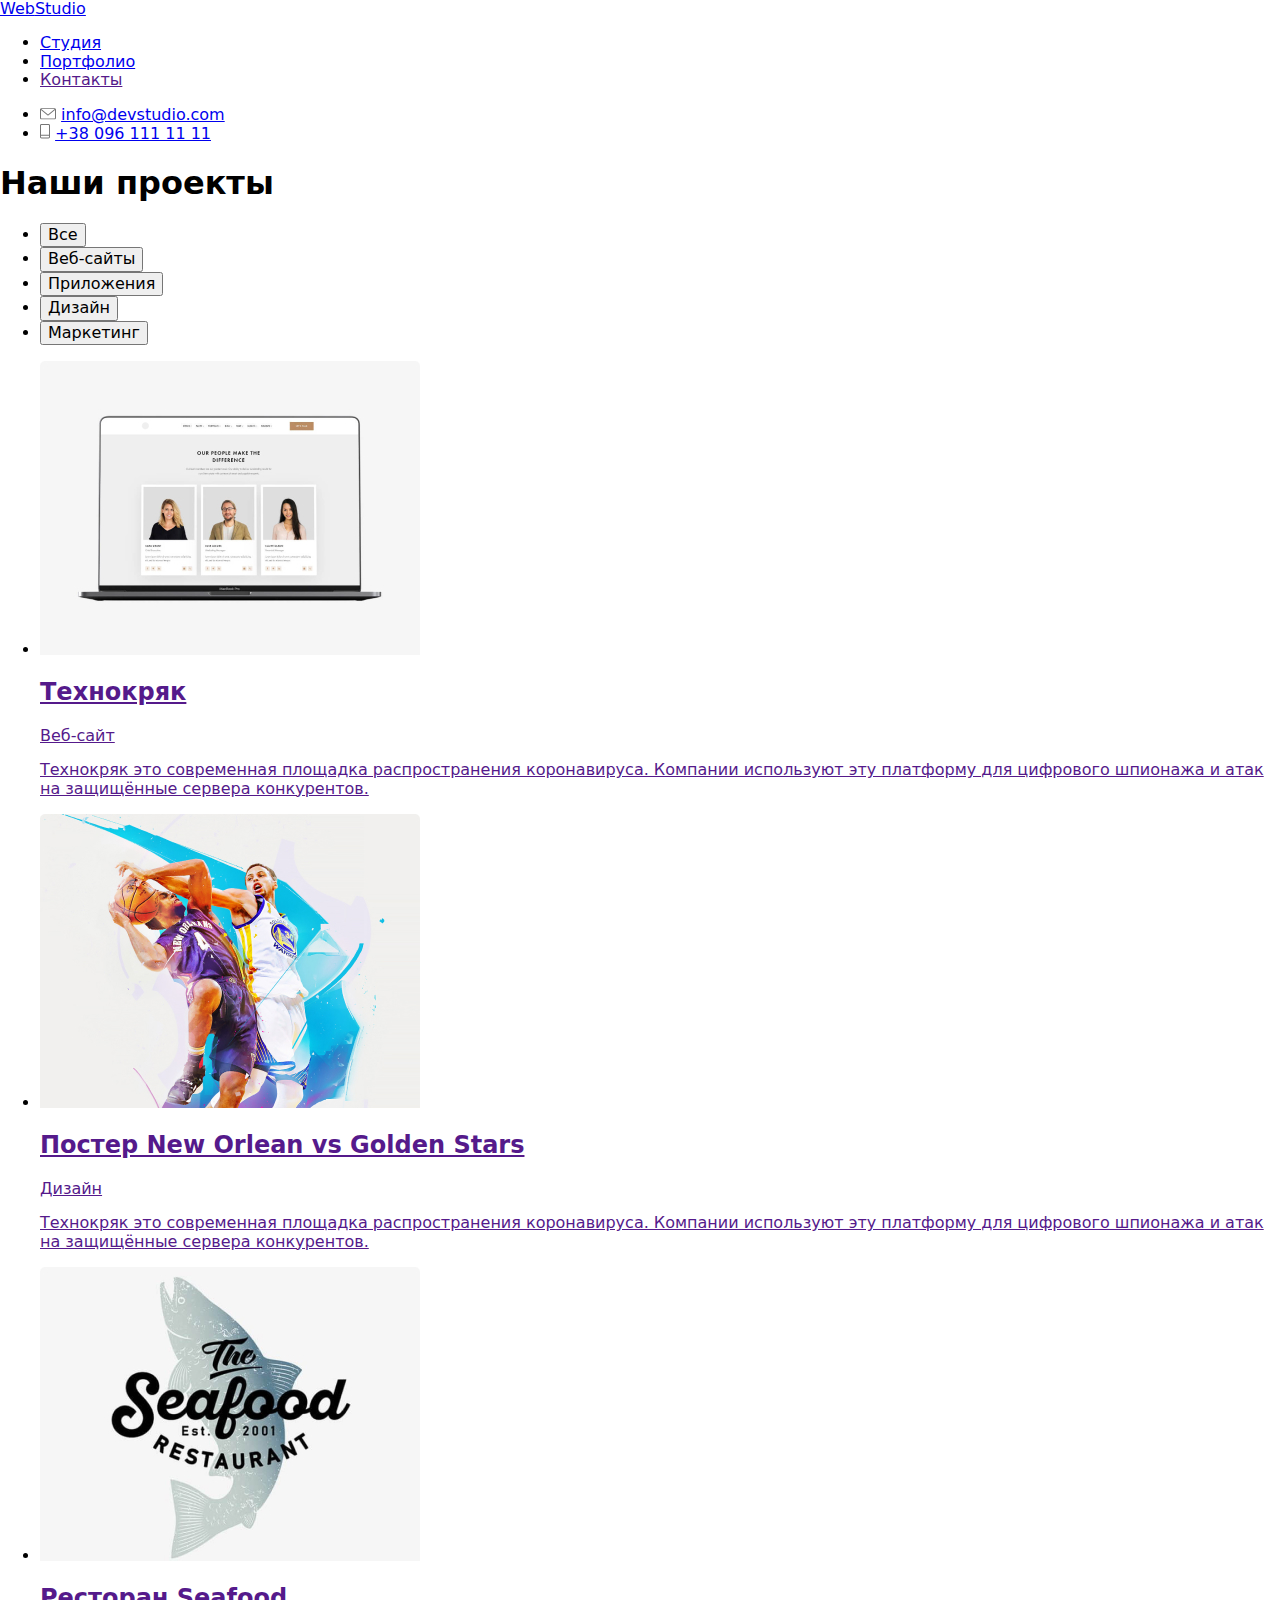
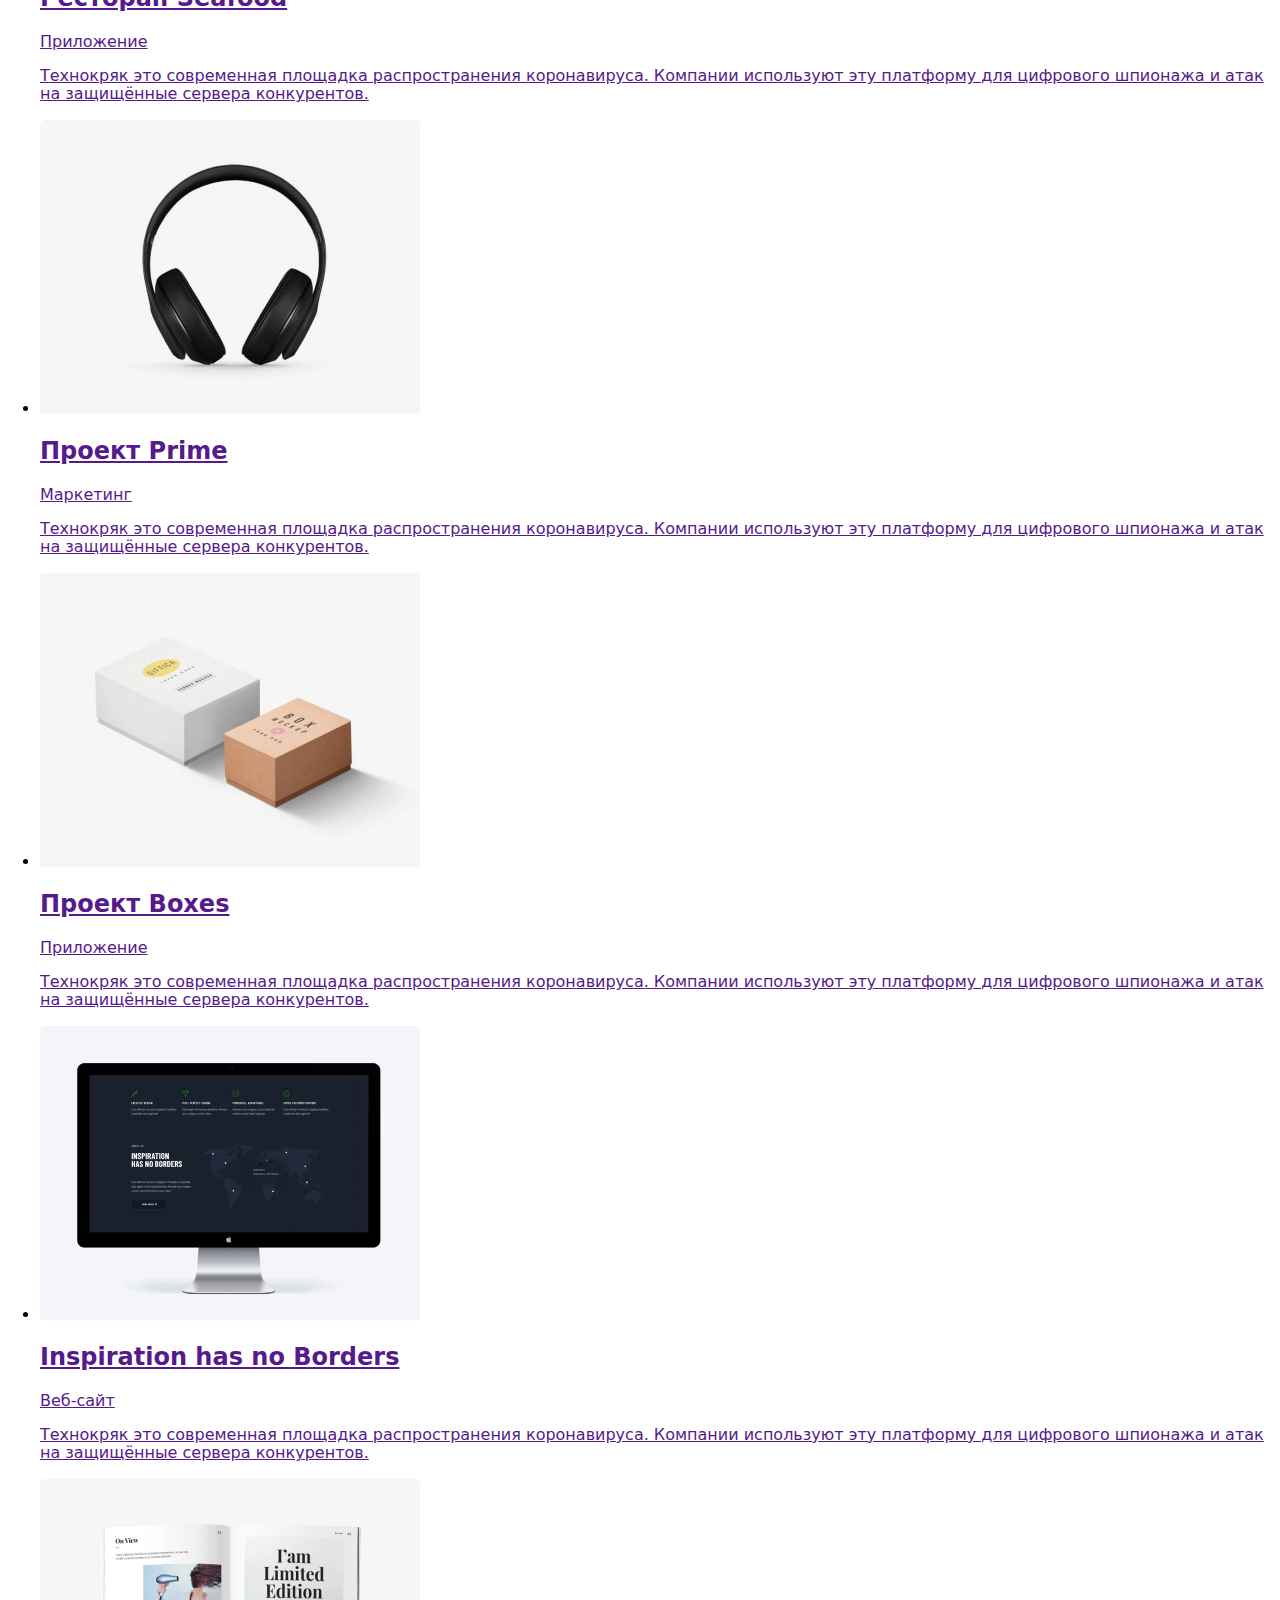
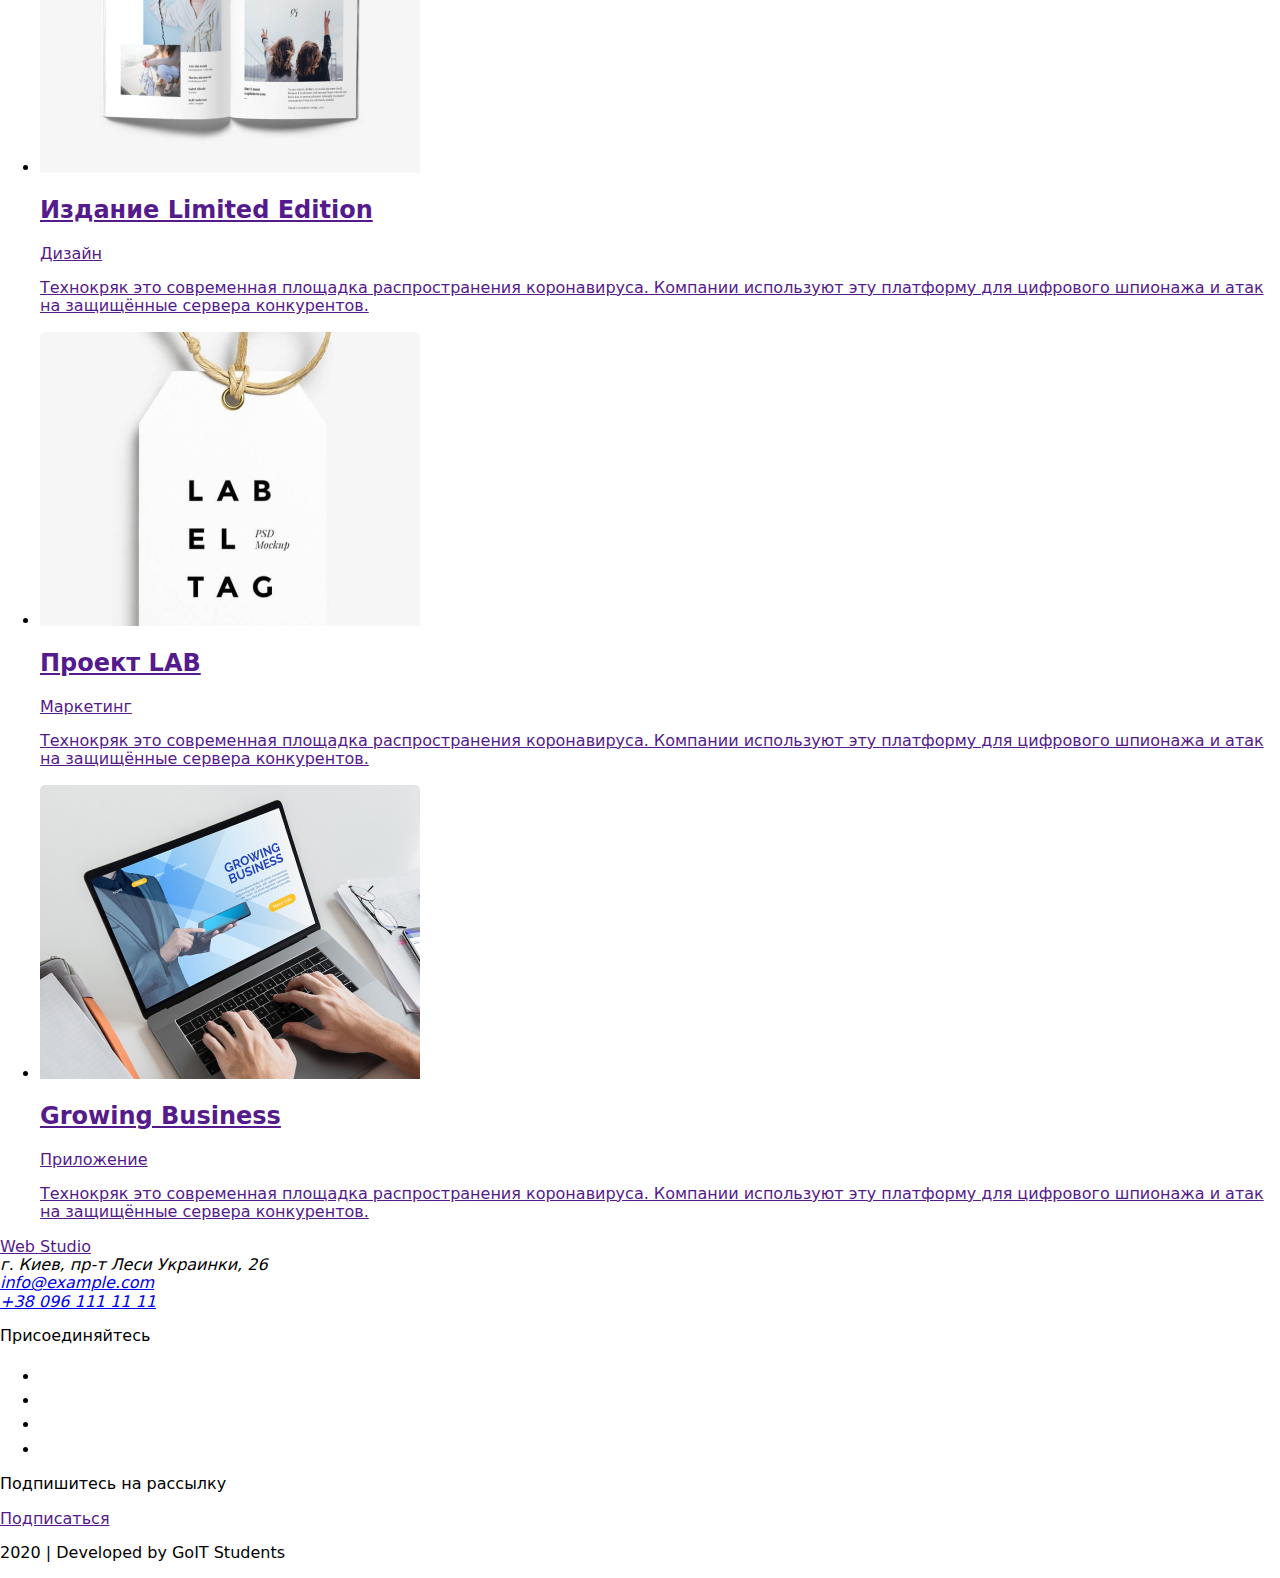
==== portfolio.html @ 0a96c6a6 "Добавляет разметку Portfolio" ====
<!DOCTYPE html>
<html lang="ru">
  <head>
    <meta charset="UTF-8" />
    <meta name="viewport" content="width=device-width, initial-scale=1.0" />
    <title>Portfolio</title>
    <link
      href="https://fonts.googleapis.com/css2?family=Raleway:wght@700&family=Roboto:wght@400;500;700;900&display=swap"
      rel="stylesheet"
    />
    <link
      href="https://cdnjs.cloudflare.com/ajax/libs/modern-normalize/0.6.0/modern-normalize.min.css"
      rel="stylesheet"
    />
    <link rel="stylesheet" href="./css/styles.css" />
  </head>
  <body class="portfolio-page">
    <!-- Хедер-->
    <header class="header">
      <div class="container page-header">
        <nav class="nav-header">
          <a href="./index.html " class="logo"
            ><span class="logo-blue">Web</span>Studio</a
          >
          <ul class="site-nav list">
            <li class="item">
              <a href="./index.html" class="link">Студия</a>
            </li>
            <li class="item">
              <a href="./portfolio.html" class="link current">Портфолио</a>
            </li>
            <li class="item"><a href="" class="link">Контакты</a></li>
          </ul>
        </nav>
        <ul class="contact-nav list">
          <li class="item">
            <img src="./images/envelope.svg" alt="envelope photo" />
            <a href="mailto:info@devstudio.com" class="contact-link"
              >info@devstudio.com
            </a>
          </li>
          <li class="item">
            <img src="./images/phone.svg" alt="phone photo" />
            <a href="tel:+380961111111" class="contact-link"
              >+38 096 111 11 11
            </a>
          </li>
        </ul>
      </div>
    </header>
    <main>
      <!--Портфолио -->
      <section class="portfolio">
        <!-- Скрываемый заголок -->
        <div class="container">
          <h1 class="hiden-title">Наши проекты</h1>
          <ul class="radio-button list">
            <li class="item">
              <button type="button" class="radio">Все</button>
            </li>
            <li class="item">
              <button type="button" class="radio">Веб-сайты</button>
            </li>
            <li class="item">
              <button type="button" class="radio">Приложения</button>
            </li>
            <li class="item">
              <button type="button" class="radio">Дизайн</button>
            </li>
            <li class="item">
              <button type="button" class="radio">Маркетинг</button>
            </li>
          </ul>
          <ul class="portfolio-list list">
            <li class="item">
              <a href=""
                ><img
                  src="./images/technokriak.jpg"
                  alt="Веб-сайт Технокряк"
                  width="380"
                  height="294"
                  class="block"
                />
                <h2 class="portfolio-title">Технокряк</h2>
                <p class="portfolio-item">Веб-сайт</p>
                <p class="text">
                  Технокряк это современная площадка распространения
                  коронавируса. Компании используют эту платформу для цифрового
                  шпионажа и атак на защищённые сервера конкурентов.
                </p>
              </a>
            </li>
            <li class="item">
              <a href=""
                ><img
                  src="./images/neworlean.jpg"
                  alt="Постер New Orlean vs Golden Stars"
                  width="380"
                  height="294"
                  class="block"
                />
                <h2 class="portfolio-title">
                  Постер New Orlean vs Golden Stars
                </h2>
                <p class="portfolio-item">Дизайн</p>
                <p class="text">
                  Технокряк это современная площадка распространения
                  коронавируса. Компании используют эту платформу для цифрового
                  шпионажа и атак на защищённые сервера конкурентов.
                </p>
              </a>
            </li>
            <li class="item">
              <a href=""
                ><img
                  src="./images/seafood.jpg"
                  alt="Ресторан Seafood"
                  width="380"
                  height="294"
                  class="block"
                />
                <h2 class="portfolio-title">Ресторан Seafood</h2>
                <p class="portfolio-item">Приложение</p>
                <p class="text">
                  Технокряк это современная площадка распространения
                  коронавируса. Компании используют эту платформу для цифрового
                  шпионажа и атак на защищённые сервера конкурентов.
                </p>
              </a>
            </li>
            <li class="item">
              <a href=""
                ><img
                  src="./images/prime.jpg"
                  alt="Проект Prime"
                  width="380"
                  height="294"
                  class="block"
                />
                <h2 class="portfolio-title">Проект Prime</h2>
                <p class="portfolio-item">Маркетинг</p>
                <p class="text">
                  Технокряк это современная площадка распространения
                  коронавируса. Компании используют эту платформу для цифрового
                  шпионажа и атак на защищённые сервера конкурентов.
                </p>
              </a>
            </li>
            <li class="item">
              <a href=""
                ><img
                  src="./images/boxes.jpg"
                  alt="Проект Boxes"
                  width="380"
                  height="294"
                  class="block"
                />
                <h2 class="portfolio-title">Проект Boxes</h2>
                <p class="portfolio-item">Приложение</p>
                <p class="text">
                  Технокряк это современная площадка распространения
                  коронавируса. Компании используют эту платформу для цифрового
                  шпионажа и атак на защищённые сервера конкурентов.
                </p>
              </a>
            </li>
            <li class="item">
              <a href=""
                ><img
                  src="./images/inspiration.jpg"
                  alt="Веб-сайт Inspiration has no Borders"
                  width="380"
                  height="294"
                  class="block"
                />
                <h2 class="portfolio-title">Inspiration has no Borders</h2>
                <p class="portfolio-item">Веб-сайт</p>
                <p class="text">
                  Технокряк это современная площадка распространения
                  коронавируса. Компании используют эту платформу для цифрового
                  шпионажа и атак на защищённые сервера конкурентов.
                </p>
              </a>
            </li>
            <li class="item">
              <a href=""
                ><img
                  src="./images/limitededition.jpg"
                  alt="Издание Limited Edition"
                  width="380"
                  height="294"
                  class="block"
                />
                <h2 class="portfolio-title">Издание Limited Edition</h2>
                <p class="portfolio-item">Дизайн</p>
                <p class="text">
                  Технокряк это современная площадка распространения
                  коронавируса. Компании используют эту платформу для цифрового
                  шпионажа и атак на защищённые сервера конкурентов.
                </p>
              </a>
            </li>
            <li class="item">
              <a href=""
                ><img
                  src="./images/lab.jpg"
                  alt="Проект LAB"
                  width="380"
                  height="294"
                  class="block"
                />
                <h2 class="portfolio-title">Проект LAB</h2>
                <p class="portfolio-item">Маркетинг</p>
                <p class="text">
                  Технокряк это современная площадка распространения
                  коронавируса. Компании используют эту платформу для цифрового
                  шпионажа и атак на защищённые сервера конкурентов.
                </p>
              </a>
            </li>
            <li class="item">
              <a href=""
                ><img
                  src="./images/growingbussiness.jpg"
                  alt="Growing Business"
                  width="380"
                  height="294"
                  class="block"
                />
                <h2 class="portfolio-title">Growing Business</h2>
                <p class="portfolio-item">Приложение</p>
                <p class="text">
                  Технокряк это современная площадка распространения
                  коронавируса. Компании используют эту платформу для цифрового
                  шпионажа и атак на защищённые сервера конкурентов.
                </p>
              </a>
            </li>
          </ul>
        </div>
      </section>
    </main>
    <!-- Футер сайта-->
    <footer class="footer">
      <div class="container">
        <div class="footer-block">
          <div class="logo-footer">
            <a href="" class="logo"
              ><span class="logo-blue">Web</span>
              <span class="logo-white">Studio</span></a
            >
            <address class="text">
              г. Киев, пр-т Леси Украинки, 26 <br />
              <a href="mailto:info@example.com" class="link-footer"
                >info@example.com</a
              >
              <br />
              <a href="tel:+380961111111" class="link-footer"
                >+38 096 111 11 11</a
              >
            </address>
          </div>
          <div class="socials-footer">
            <p class="join">Присоединяйтесь</p>
            <ul class="socials-list list">
              <li class="item">
                <a href=""
                  ><img src="./images/instagramfooter.svg" alt="instagram logo"
                /></a>
              </li>
              <li class="item">
                <a href=""
                  ><img src="./images/twitterfooter.svg" alt="twitter logo"
                /></a>
              </li>
              <li class="item">
                <a href=""
                  ><img src="./images/facebookfooter.svg" alt="facebook logo"
                /></a>
              </li>
              <li class="item">
                <a href=""
                  ><img src="./images/linkedinfooter.svg" alt="linkedin logo"
                /></a>
              </li>
            </ul>
          </div>
          <div>
            <p class="join">Подпишитесь на рассылку</p>
            <a href="" class="subscribe">Подписаться</a>
          </div>
        </div>
        <div class="copyright">
          <p class="copyright">2020 | Developed by GoIT Students</p>
        </div>
      </div>
    </footer>
  </body>
</html>
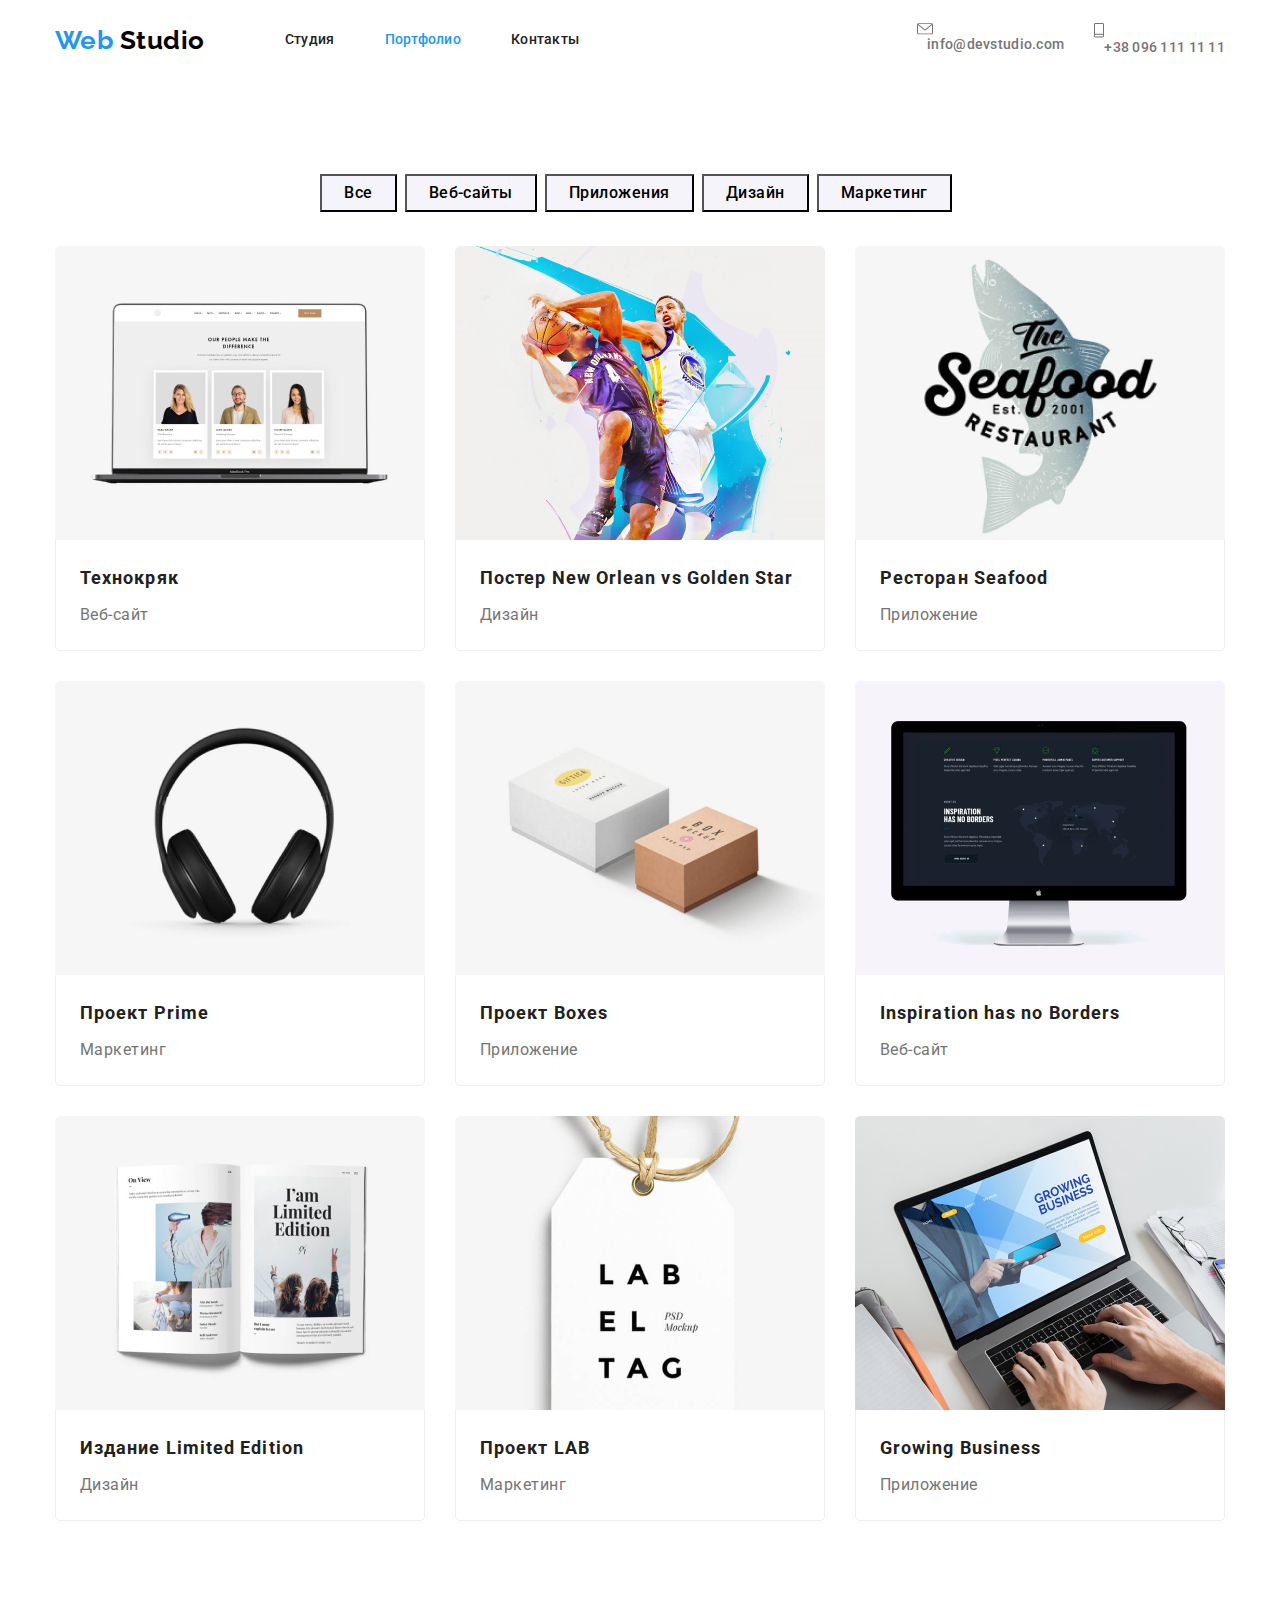
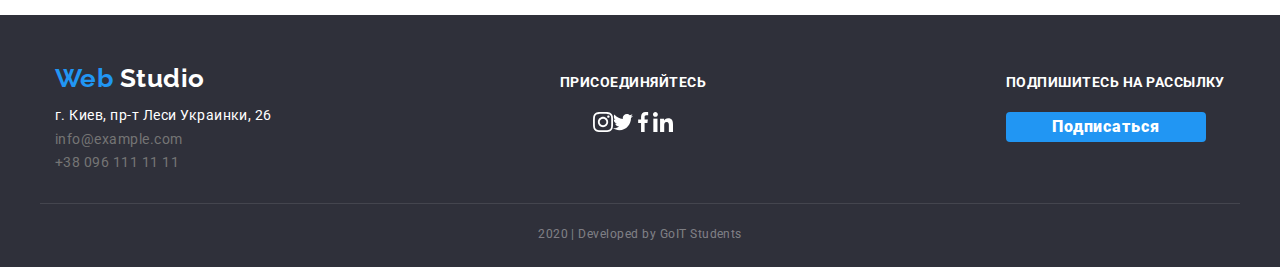
==== commit 0d5c362e: "Добавляет разметку страницы Portfolio" ====
--- a/portfolio.html
+++ b/portfolio.html
@@ -20,7 +20,7 @@
       <div class="container page-header">
         <nav class="nav-header">
           <a href="./index.html " class="logo"
-            ><span class="logo-blue">Web</span>Studio</a
+            ><span class="logo-blue">Web </span>Studio</a
           >
           <ul class="site-nav list">
             <li class="item">
@@ -50,10 +50,10 @@
     </header>
     <main>
       <!--Портфолио -->
-      <section class="portfolio">
+      <section class="section portfolio">
         <!-- Скрываемый заголок -->
         <div class="container">
-          <h1 class="hiden-title">Наши проекты</h1>
+          <h1 class="hiden-title visually-hidden">Наши проекты</h1>
           <ul class="radio-button list">
             <li class="item">
               <button type="button" class="radio">Все</button>
@@ -75,165 +75,174 @@
             <li class="item">
               <a href=""
                 ><img
+                  class="item-image"
                   src="./images/technokriak.jpg"
                   alt="Веб-сайт Технокряк"
-                  width="380"
-                  height="294"
-                  class="block"
-                />
-                <h2 class="portfolio-title">Технокряк</h2>
-                <p class="portfolio-item">Веб-сайт</p>
-                <p class="text">
-                  Технокряк это современная площадка распространения
-                  коронавируса. Компании используют эту платформу для цифрового
-                  шпионажа и атак на защищённые сервера конкурентов.
-                </p>
-              </a>
-            </li>
-            <li class="item">
-              <a href=""
-                ><img
+                  width="370"
+                />
+                <div class="item-content">
+                  <h2 class="portfolio-title">Технокряк</h2>
+                  <p class="portfolio-item">Веб-сайт</p>
+                </div>
+                <!-- <p class="text">
+                  Технокряк это современная площадка распространения
+                  коронавируса. Компании используют эту платформу для цифрового
+                  шпионажа и атак на защищённые сервера конкурентов.
+                </p> -->
+              </a>
+            </li>
+            <li class="item">
+              <a href=""
+                ><img
+                  class="item-image"
                   src="./images/neworlean.jpg"
                   alt="Постер New Orlean vs Golden Stars"
-                  width="380"
-                  height="294"
-                  class="block"
-                />
-                <h2 class="portfolio-title">
-                  Постер New Orlean vs Golden Stars
-                </h2>
-                <p class="portfolio-item">Дизайн</p>
-                <p class="text">
-                  Технокряк это современная площадка распространения
-                  коронавируса. Компании используют эту платформу для цифрового
-                  шпионажа и атак на защищённые сервера конкурентов.
-                </p>
-              </a>
-            </li>
-            <li class="item">
-              <a href=""
-                ><img
+                  width="370"
+                />
+                <div class="item-content">
+                  <h2 class="portfolio-title">
+                    Постер New Orlean vs Golden Star
+                  </h2>
+                  <p class="portfolio-item">Дизайн</p>
+                </div>
+                <!-- <p class="text">
+                  Технокряк это современная площадка распространения
+                  коронавируса. Компании используют эту платформу для цифрового
+                  шпионажа и атак на защищённые сервера конкурентов.
+                </p> -->
+              </a>
+            </li>
+            <li class="item">
+              <a href=""
+                ><img
+                  class="item-image"
                   src="./images/seafood.jpg"
                   alt="Ресторан Seafood"
-                  width="380"
-                  height="294"
-                  class="block"
-                />
-                <h2 class="portfolio-title">Ресторан Seafood</h2>
-                <p class="portfolio-item">Приложение</p>
-                <p class="text">
-                  Технокряк это современная площадка распространения
-                  коронавируса. Компании используют эту платформу для цифрового
-                  шпионажа и атак на защищённые сервера конкурентов.
-                </p>
-              </a>
-            </li>
-            <li class="item">
-              <a href=""
-                ><img
+                  width="370"
+                />
+                <div class="item-content">
+                  <h2 class="portfolio-title">Ресторан Seafood</h2>
+                  <p class="portfolio-item">Приложение</p>
+                </div>
+                <!-- <p class="text">
+                  Технокряк это современная площадка распространения
+                  коронавируса. Компании используют эту платформу для цифрового
+                  шпионажа и атак на защищённые сервера конкурентов.
+                </p> -->
+              </a>
+            </li>
+            <li class="item">
+              <a href=""
+                ><img
+                  class="item-image"
                   src="./images/prime.jpg"
                   alt="Проект Prime"
-                  width="380"
-                  height="294"
-                  class="block"
-                />
-                <h2 class="portfolio-title">Проект Prime</h2>
-                <p class="portfolio-item">Маркетинг</p>
-                <p class="text">
-                  Технокряк это современная площадка распространения
-                  коронавируса. Компании используют эту платформу для цифрового
-                  шпионажа и атак на защищённые сервера конкурентов.
-                </p>
-              </a>
-            </li>
-            <li class="item">
-              <a href=""
-                ><img
+                  width="370"
+                />
+                <div class="item-content">
+                  <h2 class="portfolio-title">Проект Prime</h2>
+                  <p class="portfolio-item">Маркетинг</p>
+                </div>
+                <!-- <p class="text">
+                  Технокряк это современная площадка распространения
+                  коронавируса. Компании используют эту платформу для цифрового
+                  шпионажа и атак на защищённые сервера конкурентов.
+                </p> -->
+              </a>
+            </li>
+            <li class="item">
+              <a href=""
+                ><img
+                  class="item-image"
                   src="./images/boxes.jpg"
                   alt="Проект Boxes"
-                  width="380"
-                  height="294"
-                  class="block"
-                />
-                <h2 class="portfolio-title">Проект Boxes</h2>
-                <p class="portfolio-item">Приложение</p>
-                <p class="text">
-                  Технокряк это современная площадка распространения
-                  коронавируса. Компании используют эту платформу для цифрового
-                  шпионажа и атак на защищённые сервера конкурентов.
-                </p>
-              </a>
-            </li>
-            <li class="item">
-              <a href=""
-                ><img
+                  width="370"
+                />
+                <div class="item-content">
+                  <h2 class="portfolio-title">Проект Boxes</h2>
+                  <p class="portfolio-item">Приложение</p>
+                </div>
+                <!-- <p class="text">
+                  Технокряк это современная площадка распространения
+                  коронавируса. Компании используют эту платформу для цифрового
+                  шпионажа и атак на защищённые сервера конкурентов.
+                </p> -->
+              </a>
+            </li>
+            <li class="item">
+              <a href=""
+                ><img
+                  class="item-image"
                   src="./images/inspiration.jpg"
                   alt="Веб-сайт Inspiration has no Borders"
-                  width="380"
-                  height="294"
-                  class="block"
-                />
-                <h2 class="portfolio-title">Inspiration has no Borders</h2>
-                <p class="portfolio-item">Веб-сайт</p>
-                <p class="text">
-                  Технокряк это современная площадка распространения
-                  коронавируса. Компании используют эту платформу для цифрового
-                  шпионажа и атак на защищённые сервера конкурентов.
-                </p>
-              </a>
-            </li>
-            <li class="item">
-              <a href=""
-                ><img
-                  src="./images/limitededition.jpg"
+                  width="370"
+                />
+                <div class="item-content">
+                  <h2 class="portfolio-title">Inspiration has no Borders</h2>
+                  <p class="portfolio-item">Веб-сайт</p>
+                </div>
+                <!-- <p class="text">
+                  Технокряк это современная площадка распространения
+                  коронавируса. Компании используют эту платформу для цифрового
+                  шпионажа и атак на защищённые сервера конкурентов.
+                </p> -->
+              </a>
+            </li>
+            <li class="item">
+              <a href=""
+                ><img
+                  class="item-image"
+                  src="./images/limited.jpg"
                   alt="Издание Limited Edition"
-                  width="380"
-                  height="294"
-                  class="block"
-                />
-                <h2 class="portfolio-title">Издание Limited Edition</h2>
-                <p class="portfolio-item">Дизайн</p>
-                <p class="text">
-                  Технокряк это современная площадка распространения
-                  коронавируса. Компании используют эту платформу для цифрового
-                  шпионажа и атак на защищённые сервера конкурентов.
-                </p>
-              </a>
-            </li>
-            <li class="item">
-              <a href=""
-                ><img
+                  width="370"
+                />
+                <div class="item-content">
+                  <h2 class="portfolio-title">Издание Limited Edition</h2>
+                  <p class="portfolio-item">Дизайн</p>
+                </div>
+                <!-- <p class="text">
+                  Технокряк это современная площадка распространения
+                  коронавируса. Компании используют эту платформу для цифрового
+                  шпионажа и атак на защищённые сервера конкурентов.
+                </p> -->
+              </a>
+            </li>
+            <li class="item">
+              <a href=""
+                ><img
+                  class="item-image"
                   src="./images/lab.jpg"
                   alt="Проект LAB"
-                  width="380"
-                  height="294"
-                  class="block"
-                />
-                <h2 class="portfolio-title">Проект LAB</h2>
-                <p class="portfolio-item">Маркетинг</p>
-                <p class="text">
-                  Технокряк это современная площадка распространения
-                  коронавируса. Компании используют эту платформу для цифрового
-                  шпионажа и атак на защищённые сервера конкурентов.
-                </p>
-              </a>
-            </li>
-            <li class="item">
-              <a href=""
-                ><img
-                  src="./images/growingbussiness.jpg"
+                  width="370"
+                />
+                <div class="item-content">
+                  <h2 class="portfolio-title">Проект LAB</h2>
+                  <p class="portfolio-item">Маркетинг</p>
+                </div>
+                <!-- <p class="text">
+                  Технокряк это современная площадка распространения
+                  коронавируса. Компании используют эту платформу для цифрового
+                  шпионажа и атак на защищённые сервера конкурентов.
+                </p> -->
+              </a>
+            </li>
+            <li class="item">
+              <a href=""
+                ><img
+                  class="item-image"
+                  src="./images/growingbusiness.jpg"
                   alt="Growing Business"
-                  width="380"
-                  height="294"
-                  class="block"
-                />
-                <h2 class="portfolio-title">Growing Business</h2>
-                <p class="portfolio-item">Приложение</p>
-                <p class="text">
-                  Технокряк это современная площадка распространения
-                  коронавируса. Компании используют эту платформу для цифрового
-                  шпионажа и атак на защищённые сервера конкурентов.
-                </p>
+                  width="370"
+                />
+                <div class="item-content">
+                  <h2 class="portfolio-title">Growing Business</h2>
+                  <p class="portfolio-item">Приложение</p>
+                </div>
+                <!-- <p class="text">
+                  Технокряк это современная площадка распространения
+                  коронавируса. Компании используют эту платформу для цифрового
+                  шпионажа и атак на защищённые сервера конкурентов.
+                </p> -->
               </a>
             </li>
           </ul>
@@ -242,58 +251,53 @@
     </main>
     <!-- Футер сайта-->
     <footer class="footer">
-      <div class="container">
-        <div class="footer-block">
-          <div class="logo-footer">
-            <a href="" class="logo"
-              ><span class="logo-blue">Web</span>
-              <span class="logo-white">Studio</span></a
+      <div class="footer-page container">
+        <div class="logo-and-address">
+          <a href="" class="logo"
+            ><span class="logo-blue">Web</span>
+            <span class="logo-white">Studio</span></a
+          >
+          <address class="address">
+            г. Киев, пр-т Леси Украинки, 26
+            <a href="mailto:info@example.com" class="link-footer"
+              >info@example.com</a
             >
-            <address class="text">
-              г. Киев, пр-т Леси Украинки, 26 <br />
-              <a href="mailto:info@example.com" class="link-footer"
-                >info@example.com</a
-              >
-              <br />
-              <a href="tel:+380961111111" class="link-footer"
-                >+38 096 111 11 11</a
-              >
-            </address>
-          </div>
-          <div class="socials-footer">
-            <p class="join">Присоединяйтесь</p>
-            <ul class="socials-list list">
-              <li class="item">
-                <a href=""
-                  ><img src="./images/instagramfooter.svg" alt="instagram logo"
-                /></a>
-              </li>
-              <li class="item">
-                <a href=""
-                  ><img src="./images/twitterfooter.svg" alt="twitter logo"
-                /></a>
-              </li>
-              <li class="item">
-                <a href=""
-                  ><img src="./images/facebookfooter.svg" alt="facebook logo"
-                /></a>
-              </li>
-              <li class="item">
-                <a href=""
-                  ><img src="./images/linkedinfooter.svg" alt="linkedin logo"
-                /></a>
-              </li>
-            </ul>
-          </div>
-          <div>
-            <p class="join">Подпишитесь на рассылку</p>
-            <a href="" class="subscribe">Подписаться</a>
-          </div>
+            <a href="tel:+380961111111" class="link-footer"
+              >+38 096 111 11 11</a
+            >
+          </address>
         </div>
-        <div class="copyright">
-          <p class="copyright">2020 | Developed by GoIT Students</p>
+        <div class="socials-footer">
+          <p class="join">Присоединяйтесь</p>
+          <ul class="socials-list list">
+            <li class="item">
+              <a href=""
+                ><img src="./images/instagramfooter.svg" alt="instagram logo"
+              /></a>
+            </li>
+            <li class="item">
+              <a href=""
+                ><img src="./images/twitterfooter.svg" alt="twitter logo"
+              /></a>
+            </li>
+            <li class="item">
+              <a href=""
+                ><img src="./images/facebookfooter.svg" alt="facebook logo"
+              /></a>
+            </li>
+            <li class="item">
+              <a href=""
+                ><img src="./images/linkedinfooter.svg" alt="linkedin logo"
+              /></a>
+            </li>
+          </ul>
+        </div>
+        <div class="join-us">
+          <p class="join">Подпишитесь на рассылку</p>
+          <a href="" class="subscribe">Подписаться</a>
         </div>
       </div>
+      <p class="container copyright">2020 | Developed by GoIT Students</p>
     </footer>
   </body>
 </html>
--- a/css/styles.css
+++ b/css/styles.css
@@ -0,0 +1,564 @@
+:root {
+  --primary-text-color: #212121;
+  --paragraph-text-color: #757575;
+  --accent-color: #2196f3;
+  --primary-bgc-color: #ffffff;
+  --secondary-bgc-color: #f5f4fa;
+  --logo-color: #000000;
+  --item-border-content: #eeeeee;
+  --bgc-projects-color: rgba(47, 48, 58, 0.8);
+  --primary-white-color: #ffffff;
+  --border-clients-color: #afb1b8;
+  --footer-color: #2f303a;
+  --copyright-color: rgba(255, 255, 255, 0.4);
+  --border-footer-color: rgba(255, 255, 255, 0.1);
+}
+
+.list {
+  padding: 0;
+  margin: 0;
+  list-style: none;
+}
+
+img {
+  display: block;
+  max-width: 100%;
+  height: auto;
+}
+
+.container {
+  width: 1200px;
+  padding-right: 15px;
+  padding-left: 15px;
+  margin-right: auto;
+  margin-left: auto;
+
+  /* outline: 2px solid blue; */
+}
+
+.section {
+  padding-top: 94px;
+  padding-bottom: 94px;
+}
+
+.button {
+  display: inline-block;
+  min-width: 200px;
+  border-radius: 4px;
+  padding: 10px 32px;
+
+  color: var(--primary-white-color);
+  background-color: var(--accent-color);
+  text-decoration: none;
+  font-family: inherit;
+  font-weight: 700;
+  font-size: 16px;
+  line-height: 1.87;
+  text-align: center;
+  letter-spacing: 0.06em;
+}
+
+.button:hover,
+.button:focus {
+  color: var(--accent-color);
+  background-color: var(--primary-white-color);
+}
+
+.visually-hidden {
+  position: absolute;
+  width: 1px;
+  height: 1px;
+  margin: -1px;
+  border: 0;
+  padding: 0;
+  clip: rect(0 0 0 0);
+  overflow: hidden;
+}
+
+/* Стили для html.index */
+
+.main-page {
+  color: var(--primary-text-color);
+  background-color: var(--primary-bgc-color);
+  font-family: Roboto, sans-serif;
+  letter-spacing: 0.03em;
+}
+
+/* Хедер */
+
+.logo {
+  margin-right: 80px;
+
+  color: var(--logo-color);
+  text-decoration: none;
+  font-family: Raleway, sans-serif;
+  font-weight: 700;
+  font-size: 26px;
+  line-height: 1.19;
+}
+
+.logo-blue {
+  color: var(--accent-color);
+}
+
+.site-nav {
+  display: flex;
+}
+
+.nav-header {
+  display: flex;
+  align-items: center;
+}
+
+.contact-nav {
+  display: flex;
+  margin-left: auto;
+}
+
+.contact-nav .contact-link {
+  margin-left: 10px;
+}
+
+.contact-nav .item:not(:last-child) {
+  margin-right: 30px;
+}
+
+.page-header {
+  display: flex;
+  align-items: center;
+}
+
+.site-nav .item + .item {
+  margin-left: 50px;
+}
+
+.site-nav .link {
+  display: block;
+  padding-top: 32px;
+  padding-bottom: 32px;
+
+  color: inherit;
+  font-weight: 500;
+  font-size: 14px;
+  line-height: 1.14;
+  letter-spacing: 0.02em;
+  text-decoration: none;
+}
+
+.site-nav .link:hover,
+.site-nav .link:focus {
+  color: var(--accent-color);
+}
+
+.site-nav .link.current {
+  color: var(--accent-color);
+}
+
+.header .contact-link {
+  color: var(--paragraph-text-color);
+  text-decoration: none;
+  font-weight: 500;
+  font-size: 14px;
+  line-height: 1.14;
+  letter-spacing: 0.02em;
+}
+
+.contact-nav .contact-link:not(:last-child) {
+  margin-right: 30px;
+}
+
+.contact-link:hover,
+.contact-link:focus {
+  color: var(--accent-color);
+}
+
+/* Герой */
+
+.hero {
+  text-align: center;
+}
+
+.hero-title {
+  margin-top: 0;
+  margin-bottom: 38px;
+
+  color: var(--primary-white-color);
+  /* Цвет временного фона #e384b6 */
+  background-color: #e384b6;
+  font-weight: 900;
+  font-size: 44px;
+  line-height: 1.36;
+  letter-spacing: 0.06em;
+  text-transform: uppercase;
+}
+
+/* Преимущества */
+
+.features .item-image {
+  width: 270px;
+  height: 120px;
+  padding: 25px 100px;
+  margin-bottom: 30px;
+  background-color: var(--secondary-bgc-color);
+}
+
+.features .feature {
+  margin-top: 0;
+  margin-bottom: 10px;
+
+  font-weight: 700;
+  font-size: 14px;
+  line-height: 1.14;
+  text-transform: uppercase;
+}
+
+.features .desc {
+  margin-top: 0;
+  margin-bottom: 0;
+
+  font-size: 14px;
+  line-height: 1.71;
+  letter-spacing: 0.03em;
+  color: var(--paragraph-text-color);
+}
+
+.section-title {
+  margin-top: 0;
+  margin-bottom: 50px;
+
+  font-weight: 700;
+  font-size: 36px;
+  line-height: 1.16;
+  text-align: center;
+}
+
+.feature-list {
+  display: flex;
+}
+
+.feature-list .item:not(:last-child) {
+  margin-right: 30px;
+}
+
+/* Чем мы занимаемся */
+
+.projects .type {
+  margin-top: 0;
+  margin-bottom: 0;
+  padding-top: 27px;
+  padding-bottom: 27px;
+  justify-content: center;
+
+  color: var(--primary-white-color);
+  background-color: var(--bgc-projects-color);
+  font-weight: 700;
+  font-size: 14px;
+  line-height: 1.14;
+  height: 70px;
+  border-radius: 0px 0px 4px 4px;
+  text-align: center;
+  text-transform: uppercase;
+}
+
+.projects-list {
+  display: flex;
+}
+
+.projects-list .item:not(:last-child) {
+  margin-right: 30px;
+}
+
+/* Команда */
+
+.team {
+  background-color: var(--secondary-bgc-color);
+}
+
+.team-list {
+  display: flex;
+}
+
+.team-list .item {
+  /* box-shadow: 0px 2px 1px rgba(0, 0, 0, 0.2), 0px 1px 1px rgba(0, 0, 0, 0.14),
+    0px 1px 3px rgba(0, 0, 0, 0.12);
+  border-radius: 4px;
+  overflow: hidden; */
+
+  background-color: var(--primary-white-color);
+}
+
+.team-list .item:not(:last-child) {
+  margin-right: 30px;
+}
+
+.team-list .member-photo {
+  margin-bottom: 30px;
+}
+
+.team .member {
+  margin-top: 0;
+  margin-bottom: 10px;
+
+  font-weight: 500;
+  font-size: 16px;
+  line-height: 1.18;
+  text-align: center;
+}
+
+.team .position {
+  margin-top: 0;
+  margin-bottom: 16px;
+
+  font-size: 16px;
+  line-height: 1.18;
+  text-align: center;
+  color: var(--paragraph-text-color);
+}
+
+.socials-list {
+  display: flex;
+  padding-left: 32px;
+  padding-right: 31px;
+  padding-bottom: 24px;
+  justify-content: center;
+}
+
+/* Постоянные клиенты*/
+
+.clients-list {
+  display: flex;
+}
+
+.clients-list .item {
+  display: flex;
+  padding: 24px 45px;
+  justify-content: center;
+  width: 175px;
+  height: 90px;
+  border: 1px solid var(--border-clients-color);
+  border-radius: 4px;
+}
+
+.clients-list .item:not(:last-child) {
+  margin-right: 30px;
+}
+
+/* Футер */
+
+.footer {
+  background-color: var(--footer-color);
+}
+
+.footer-page {
+  display: flex;
+  align-items: baseline;
+  justify-content: space-between;
+}
+
+.footer-page .logo-and-address {
+  padding-top: 48px;
+  margin-right: 69px;
+  margin-bottom: 28px;
+}
+
+.footer-page .logo {
+  display: block;
+  margin-bottom: 10px;
+}
+
+.socials-footer {
+  margin-right: 94px;
+}
+
+.socials-footer .socials-list {
+  padding-bottom: 0;
+}
+
+.footer .logo-white {
+  color: var(--primary-white-color);
+  margin-bottom: 10px;
+}
+
+.address {
+  display: flex;
+  flex-direction: column;
+
+  color: var(--primary-white-color);
+  font-size: 14px;
+  line-height: 1.71;
+  font-style: normal;
+}
+
+.footer-page .join {
+  margin-top: 0;
+  margin-bottom: 21px;
+}
+
+.footer .link-footer {
+  color: var(--paragraph-text-color);
+  text-decoration: none;
+  font-size: 14px;
+  line-height: 1.71;
+}
+
+.footer .link-footer:hover,
+.footer .link-footer:focus {
+  color: var(--accent-color);
+}
+
+.join-us .subscribe {
+  display: inline-block;
+  width: 200px;
+  border-radius: 4px;
+
+  color: var(--primary-white-color);
+  background-color: var(--accent-color);
+  text-decoration: none;
+  font-weight: 900;
+  font-size: 16px;
+  line-height: 1.87;
+  text-align: center;
+  letter-spacing: 0.06em;
+}
+
+.footer .subscribe:hover,
+.footer .subscribe:focus {
+  color: var(--accent-color);
+  background-color: var(--primary-white-color);
+}
+
+.footer .join {
+  display: block;
+
+  color: var(--primary-white-color);
+  font-weight: 700;
+  font-size: 14px;
+  line-height: 1.14;
+  text-transform: uppercase;
+}
+
+.footer .copyright {
+  margin-top: 0;
+  margin-bottom: 0;
+  padding-top: 18px;
+  padding-bottom: 21px;
+  border-top: 1px solid var(--border-footer-color);
+
+  color: var(--copyright-color);
+  font-family: Roboto;
+  font-size: 12px;
+  line-height: 2;
+  text-align: center;
+}
+
+/* Стили для portfolio.index */
+
+/* Скрываемый заголовок */
+.hiden-title {
+  margin-top: 0;
+  margin-bottom: 0;
+  text-align: center;
+}
+
+.portfolio-page {
+  color: var(--primary-text-color);
+  background-color: var(--primary-bgc-color);
+  font-family: Roboto, sans-serif;
+  letter-spacing: 0.03em;
+}
+
+.portfolio-list {
+  display: flex;
+  flex-wrap: wrap;
+}
+
+.portfolio-list .item {
+  width: 370px;
+  margin-right: 30px;
+  margin-bottom: 30px;
+}
+
+.portfolio-list .item:nth-child(3n) {
+  margin-right: 0;
+}
+.portfolio-list .item:nth-last-child(-n + 3) {
+  margin-bottom: 0;
+}
+
+.portfolio .portfolio-item {
+  margin-top: 0;
+  margin-bottom: 0;
+  color: var(--paragraph-text-color);
+  font-size: 16px;
+  line-height: 1.87;
+}
+
+.portfolio a {
+  display: block;
+  text-decoration: none;
+}
+
+.portfolio .portfolio-title {
+  margin-top: 0;
+  margin-bottom: 4px;
+
+  color: var(--primary-text-color);
+  font-weight: 700;
+  font-size: 18px;
+  line-height: 2;
+  letter-spacing: 0.06em;
+}
+
+.portfolio-list .item-image {
+  border-top-left-radius: 5px;
+  border-top-right-radius: 5px;
+  overflow: hidden;
+}
+
+.portfolio-list .item-content {
+  padding: 20px 24px;
+  border-right: 1px solid var(--item-border-content);
+  border-bottom: 1px solid var(--item-border-content);
+  border-left: 1px solid var(--item-border-content);
+  border-bottom-left-radius: 5px;
+  border-bottom-right-radius: 5px;
+}
+
+.portfolio .text {
+  margin-top: 0;
+  margin-bottom: 0px;
+
+  color: var(--primary-white-color);
+  /* Цвет временного фона #e384b6 */
+  background-color: #e384b6;
+  font-size: 18px;
+  line-height: 1.56;
+}
+
+.portfolio .radio-button {
+  display: flex;
+  justify-content: center;
+  margin-bottom: 34px;
+}
+
+.radio-button .radio {
+  display: flex;
+  padding: 6px 22px;
+  height: 38px;
+  margin-right: 8px;
+  align-items: center;
+
+  background-color: var(--secondary-bgc-color);
+  font-family: inherit;
+  font-weight: 500;
+  font-size: 16px;
+  line-height: 1.62;
+  text-align: center;
+  letter-spacing: 0.03em;
+}
+
+.radio-button .radio:hover,
+.radio-button .radio:focus {
+  color: var(--primary-white-color);
+  background-color: var(--accent-color);
+}
